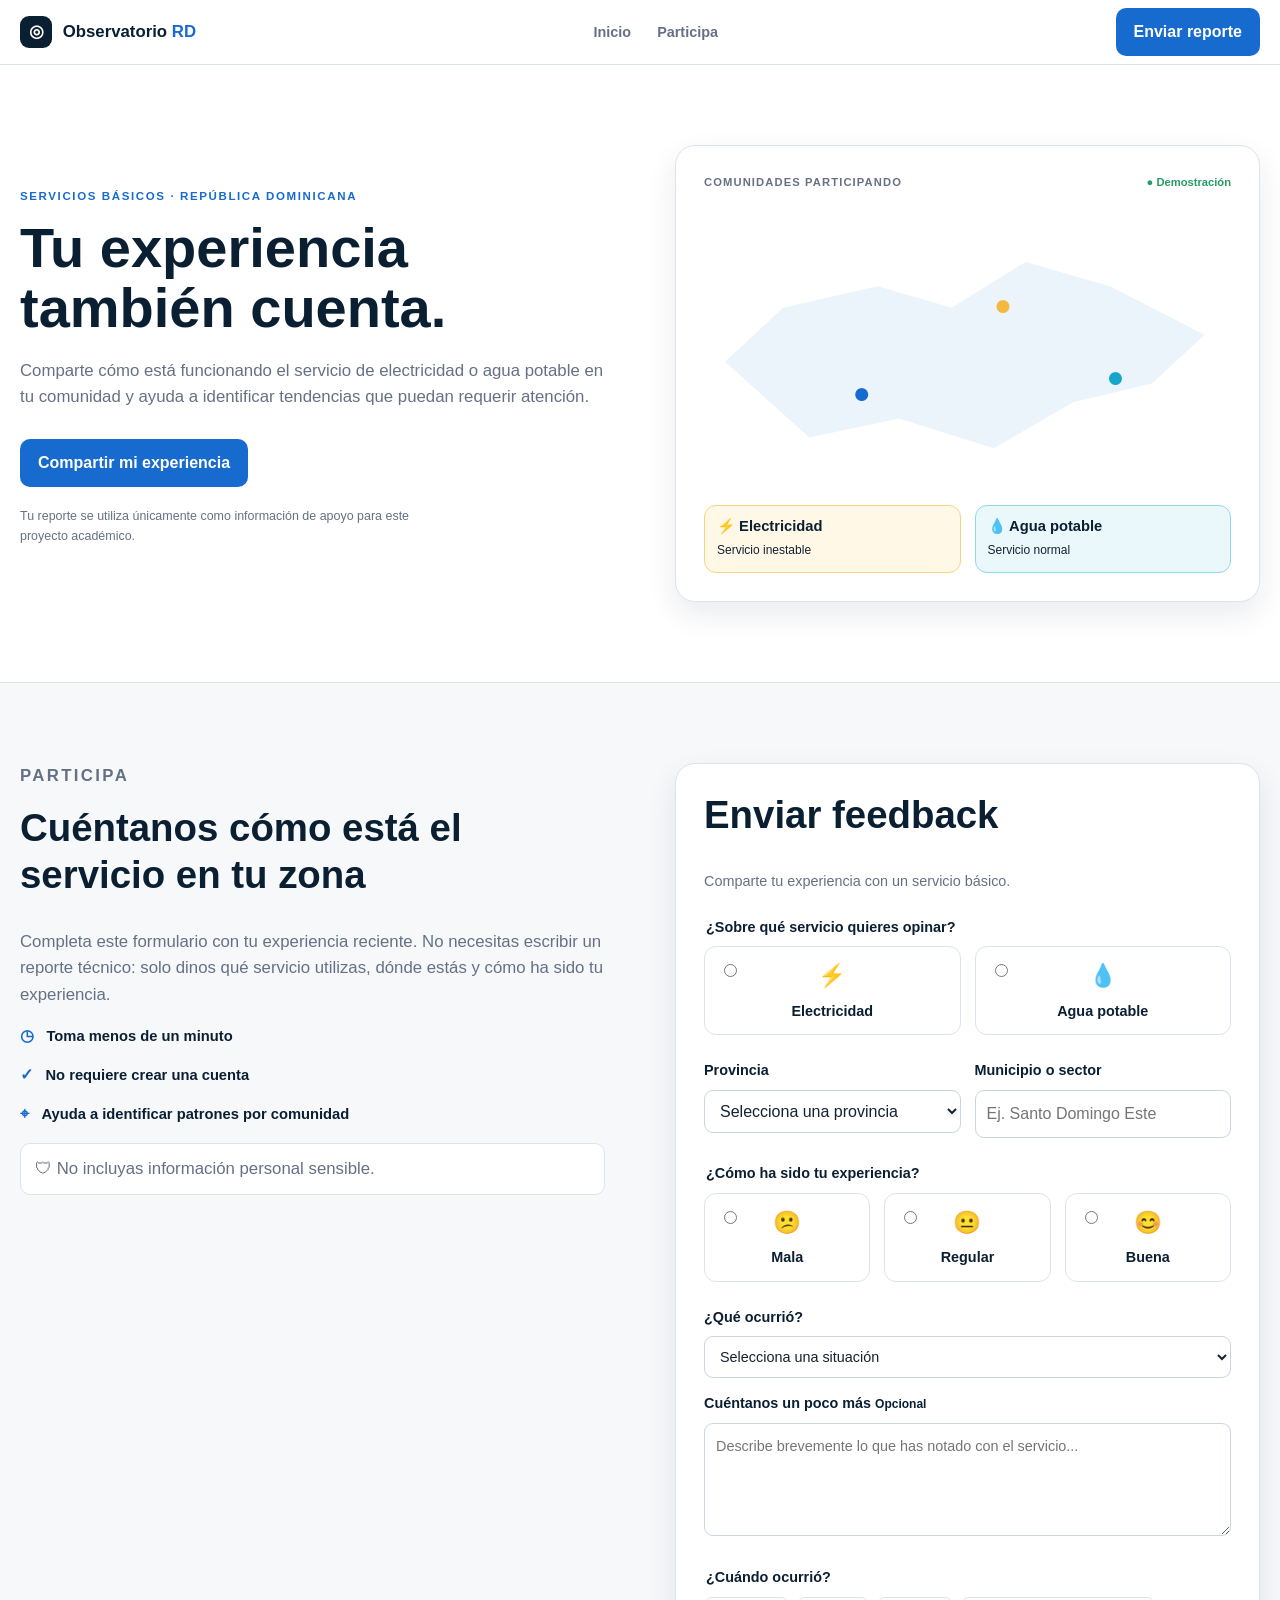
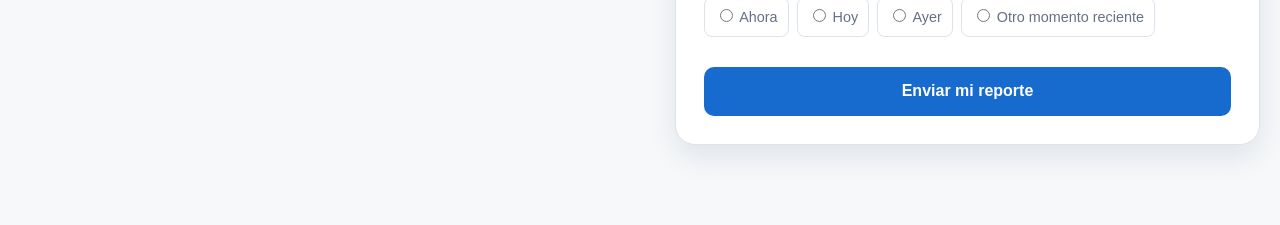
==== index.html @ c6a26afb "initial commit" ====
<!doctype html>
<html lang="es">
  <head>
    <meta charset="UTF-8" />
    <meta name="viewport" content="width=device-width, initial-scale=1.0" />
    <meta
      name="description"
      content="Comparte tu experiencia con los servicios de electricidad y agua potable en República Dominicana."
    />
    <title>Observatorio RD · Electricidad y agua potable</title>
    <link rel="stylesheet" href="styles.css" />
  </head>
  <body>
    <header class="site-header">
      <div class="container header-content">
        <a class="logo" href="#inicio" aria-label="Observatorio RD, inicio"
          ><span>◎</span> Observatorio <b>RD</b></a
        >
        <nav aria-label="Navegación principal">
          <a href="#inicio">Inicio</a><a href="#participa">Participa</a>
        </nav>
        <a class="button header-button" href="#participa">Enviar reporte</a>
      </div>
    </header>

    <main>
      <section class="hero" id="inicio">
        <div class="container hero-content">
          <div>
            <p class="eyebrow">SERVICIOS BÁSICOS · REPÚBLICA DOMINICANA</p>
            <h1>Tu experiencia también cuenta.</h1>
            <p class="intro">
              Comparte cómo está funcionando el servicio de electricidad o agua
              potable en tu comunidad y ayuda a identificar tendencias que
              puedan requerir atención.
            </p>
            <div class="hero-actions">
              <a class="button" href="#participa">Compartir mi experiencia</a>
            </div>
            <p class="note">
              Tu reporte se utiliza únicamente como información de apoyo para
              este proyecto académico.
            </p>
          </div>
          <div
            class="hero-card"
            aria-label="Ilustración de comunidades participando"
          >
            <div class="card-top">
              <span>COMUNIDADES PARTICIPANDO</span><b>● Demostración</b>
            </div>
            <div class="map">
              <span class="pin pin-one">●</span
              ><span class="pin pin-two">●</span
              ><span class="pin pin-three">●</span
              ><span class="map-label label-one">⌂ Barrios y sectores</span
              ><span class="map-label label-two">⌖ 32 provincias</span>
            </div>
            <div class="service-summary">
              <article class="energy">
                <h2>⚡ Electricidad</h2>
                <p>Servicio inestable</p>
              </article>
              <article class="water">
                <h2>💧 Agua potable</h2>
                <p>Servicio normal</p>
              </article>
            </div>
          </div>
        </div>
      </section>

      <section class="feedback" id="participa">
        <div class="container feedback-layout">
          <div class="participation-copy">
            <p class="eyebrow">PARTICIPA</p>
            <h2>Cuéntanos cómo está el servicio en tu zona</h2>
            <p>
              Completa este formulario con tu experiencia reciente. No necesitas
              escribir un reporte técnico: solo dinos qué servicio utilizas,
              dónde estás y cómo ha sido tu experiencia.
            </p>
            <ul>
              <li>◷ <span>Toma menos de un minuto</span></li>
              <li>✓ <span>No requiere crear una cuenta</span></li>
              <li>⌖ <span>Ayuda a identificar patrones por comunidad</span></li>
            </ul>
            <p class="privacy">🛡 No incluyas información personal sensible.</p>
          </div>
          <form class="feedback-form" action="#participa" method="get">
            <h2>Enviar feedback</h2>
            <p>Comparte tu experiencia con un servicio básico.</p>
            <fieldset>
              <legend>¿Sobre qué servicio quieres opinar?</legend>
              <div class="choice-grid service-choices">
                <label class="choice energy-choice"
                  ><input
                    type="radio"
                    name="servicio"
                    value="electricidad"
                    required
                  /><span>⚡</span> Electricidad</label
                >
                <label class="choice water-choice"
                  ><input
                    type="radio"
                    name="servicio"
                    value="agua"
                    required
                  /><span>💧</span> Agua potable</label
                >
              </div>
            </fieldset>
            <div class="form-row">
              <p>
                <label for="provincia">Provincia</label
                ><select id="provincia" name="provincia" required>
                  <option value="">Selecciona una provincia</option>
                  <option>Distrito Nacional</option>
                  <option>Santo Domingo</option>
                  <option>Santiago</option>
                  <option>La Vega</option>
                  <option>San Cristóbal</option>
                  <option>San Pedro de Macorís</option>
                  <option>La Romana</option>
                  <option>Puerto Plata</option>
                </select>
              </p>
              <p>
                <label for="sector">Municipio o sector</label
                ><input
                  id="sector"
                  name="sector"
                  placeholder="Ej. Santo Domingo Este"
                  required
                />
              </p>
            </div>
            <fieldset>
              <legend>¿Cómo ha sido tu experiencia?</legend>
              <div class="choice-grid experience-choices">
                <label class="choice"
                  ><input
                    type="radio"
                    name="experiencia"
                    value="mala"
                    required
                  /><span>😕</span>Mala</label
                ><label class="choice"
                  ><input
                    type="radio"
                    name="experiencia"
                    value="regular"
                    required
                  /><span>😐</span>Regular</label
                ><label class="choice"
                  ><input
                    type="radio"
                    name="experiencia"
                    value="buena"
                    required
                  /><span>😊</span>Buena</label
                >
              </div>
            </fieldset>
            <p>
              <label for="situacion">¿Qué ocurrió?</label
              ><select id="situacion" name="situacion" required>
                <option value="">Selecciona una situación</option>
                <option>Interrupción del servicio</option>
                <option>Servicio inestable</option>
                <option>Bajo voltaje</option>
                <option>Falta de agua</option>
                <option>Baja presión</option>
                <option>Servicio irregular</option>
                <option>Otro</option>
              </select>
            </p>
            <p>
              <label for="comentario"
                >Cuéntanos un poco más <small>Opcional</small></label
              ><textarea
                id="comentario"
                name="comentario"
                rows="4"
                maxlength="500"
                placeholder="Describe brevemente lo que has notado con el servicio..."
              ></textarea>
            </p>
            <fieldset>
              <legend>¿Cuándo ocurrió?</legend>
              <div class="time-choices">
                <label
                  ><input type="radio" name="momento" value="ahora" required />
                  Ahora</label
                ><label
                  ><input type="radio" name="momento" value="hoy" required />
                  Hoy</label
                ><label
                  ><input type="radio" name="momento" value="ayer" required />
                  Ayer</label
                ><label
                  ><input
                    type="radio"
                    name="momento"
                    value="reciente"
                    required
                  />
                  Otro momento reciente</label
                >
              </div>
            </fieldset>
            <button class="button" type="submit">Enviar mi reporte</button>
          </form>
        </div>
      </section>
    </main>
  </body>
</html>
---- styles.css ----
:root { --navy:#0b1f33; --blue:#176bce; --water:#16a6c9; --yellow:#f4b740; --bg:#f6f8fa; --line:#dce3eb; --muted:#667085; --white:#fff; }
* { box-sizing:border-box; } html { scroll-behavior:smooth; } body { margin:0; background:var(--bg); color:#152232; font:16px/1.55 Arial, sans-serif; } .container { width:min(100% - 40px, 1240px); margin:auto; } h1,h2,h3,p { margin-top:0; } h1,h2,h3,.logo { font-family:Arial, sans-serif; color:var(--navy); } h1 { font-size:clamp(2.3rem,5vw,3.5rem); line-height:1.08; margin-bottom:20px; } h2 { font-size:clamp(1.8rem,3vw,2.4rem); line-height:1.2; } a { color:inherit; text-decoration:none; } .site-header { position:sticky; top:0; z-index:5; background:#fffffff2; border-bottom:1px solid var(--line); } .header-content { min-height:64px; display:flex; align-items:center; justify-content:space-between; gap:20px; } .logo { font-weight:bold; font-size:1.05rem; white-space:nowrap; } .logo span { display:inline-grid; place-items:center; width:32px; height:32px; margin-right:6px; border-radius:9px; background:var(--navy); color:white; } .logo b { color:var(--blue); } nav { display:flex; gap:26px; color:var(--muted); font-size:.9rem; font-weight:bold; } nav a:hover,.text-link:hover,footer a:hover { color:var(--blue); } .button { display:inline-block; border:0; border-radius:10px; background:var(--blue); color:white; padding:12px 18px; font:inherit; font-weight:bold; cursor:pointer; } .button:hover { background:#1057ad; } .hero { background:white; } .hero-content,.feedback-layout { display:grid; grid-template-columns:1fr 1fr; align-items:center; gap:70px; padding:80px 0; } .eyebrow { color:var(--blue); font-weight:bold; font-size:.72rem; letter-spacing:.14em; } .intro,.participation-copy > p { color:var(--muted); font-size:1.05rem; max-width:620px; } .hero-actions { display:flex; align-items:center; gap:24px; margin:28px 0 20px; } .text-link { color:var(--navy); font-size:.9rem; font-weight:bold; } .note { color:var(--muted); font-size:.78rem; max-width:430px; } .hero-card,.feedback-form { border:1px solid var(--line); border-radius:20px; background:white; padding:28px; box-shadow:0 12px 30px #0b1f3317; } .card-top { display:flex; justify-content:space-between; font-size:.7rem; font-weight:bold; color:var(--muted); letter-spacing:.1em; } .card-top b { color:#259c64; letter-spacing:0; } .map { position:relative; height:270px; margin:22px 0; overflow:hidden; border-radius:14px; background:#eaf4fa; border:2px solid #bfd5e1; clip-path:polygon(4% 55%,15% 35%,33% 27%,47% 35%,61% 18%,77% 27%,95% 45%,85% 63%,70% 70%,55% 87%,37% 76%,20% 83%); } .pin { position:absolute; color:var(--blue); font-size:30px; } .pin-two { top:25%; left:55%; color:var(--yellow); } .pin-three { top:52%; right:20%; color:var(--water); } .pin-one { top:58%; left:28%; } .map-label { position:absolute; padding:6px 9px; border:1px solid var(--line); border-radius:7px; background:white; color:var(--navy); font-size:.7rem; font-weight:bold; } .label-one { top:15px; left:15px; } .label-two { bottom:18px; right:15px; } .service-summary,.form-row,.choice-grid,.steps,.footer-grid { display:grid; gap:14px; grid-template-columns:repeat(2,1fr); } .service-summary article { border:1px solid; border-radius:12px; padding:12px; } .service-summary h2 { font-size:.92rem; margin:0; } .service-summary p { margin:5px 0 0; font-size:.75rem; } .energy { background:#fff8e7; border-color:#f4d47f!important; } .water { background:#eaf8fb; border-color:#8ed8e8!important; } .feedback { border-top:1px solid var(--line); } .feedback-layout { align-items:start; } .participation-copy ul { padding:0; list-style:none; color:var(--blue); font-weight:bold; } .participation-copy li { margin:14px 0; } .participation-copy li span { color:var(--navy); margin-left:8px; font-size:.92rem; } .privacy,.form-info { padding:12px 14px; border:1px solid var(--line); border-radius:10px; background:white; color:var(--muted); font-size:.8rem; } .feedback-form > p { color:var(--muted); font-size:.9rem; } fieldset { margin:24px 0; padding:0; border:0; } legend,label { display:block; margin-bottom:8px; color:var(--navy); font-size:.9rem; font-weight:bold; } input,select,textarea { width:100%; border:1px solid #cbd5df; border-radius:9px; padding:11px; background:white; color:#152232; font:inherit; } .form-row p { margin:0; } .choice-grid { grid-template-columns:repeat(2,1fr); } .experience-choices { grid-template-columns:repeat(3,1fr); } .choice { display:flex; flex-direction:column; align-items:center; justify-content:center; min-height:88px; gap:6px; margin:0; padding:12px; border:1px solid var(--line); border-radius:12px; color:var(--navy); cursor:pointer; text-align:center; } .choice span { font-size:1.4rem; } .choice input { width:auto; } .energy-choice:has(input:checked) { background:#fff8e7; border-color:var(--yellow); } .water-choice:has(input:checked) { background:#eaf8fb; border-color:var(--water); } .choice:has(input:checked) { border:2px solid var(--blue); background:#eef5ff; } .time-choices { display:flex; flex-wrap:wrap; gap:8px; } .time-choices label { width:auto; margin:0; padding:8px 10px; border:1px solid var(--line); border-radius:8px; cursor:pointer; color:var(--muted); font-weight:normal; } .time-choices input { width:auto; } .feedback-form .button { width:100%; margin-top:6px; } .how-it-works { padding:80px 0; border-top:1px solid var(--line); background:white; } .steps { grid-template-columns:repeat(3,1fr); margin-top:40px; } .steps article { border:1px solid var(--line); border-radius:14px; padding:22px; } .steps span { color:var(--muted); font-size:.72rem; font-weight:bold; } .steps h3 { margin:18px 0 8px; font-size:1rem; } .steps p,aside p { margin:0; color:var(--muted); font-size:.9rem; } aside { margin-top:35px; padding:20px; border:1px solid #8ed8e8; border-radius:14px; background:#eaf8fb; } aside h3 { margin-bottom:8px; font-size:1rem; } footer { padding:55px 0 22px; background:var(--navy); color:#dce6ef; } footer .logo,footer h3 { color:white; } footer .logo span { background:#ffffff1f; } footer .logo b { color:white; } .footer-grid { grid-template-columns:1.4fr 1fr 1fr; } footer p { max-width:340px; font-size:.88rem; } footer h3 { font-size:.72rem; letter-spacing:.12em; } footer a { display:block; margin:10px 0; font-size:.88rem; } .footer-bottom { margin-top:36px; padding-top:20px; border-top:1px solid #ffffff22; } .footer-bottom p { max-width:none; padding:10px; border:1px solid #ffffff22; border-radius:8px; background:#ffffff0d; font-size:.78rem; } footer small { color:#b8c4cf; }
@media (max-width:800px) { nav { display:none; } .header-button { padding:9px 12px; font-size:.8rem; } .hero-content,.feedback-layout { grid-template-columns:1fr; gap:40px; padding:55px 0; } .hero-card { max-width:560px; width:100%; margin:auto; } }
@media (max-width:560px) { .container { width:min(100% - 28px,1240px); } .header-button { display:none; } .hero-actions { align-items:flex-start; flex-direction:column; gap:16px; } .hero-card,.feedback-form { padding:18px; } .map { height:220px; } .form-row,.steps,.footer-grid { grid-template-columns:1fr; } .choice-grid { gap:9px; } .choice { min-height:76px; font-size:.82rem; } .how-it-works { padding:55px 0; } }

/* El control se separa del icono para que sea más fácil de identificar. */
.choice { position:relative; }
.choice input { position:absolute; top:14px; left:14px; width:auto; }
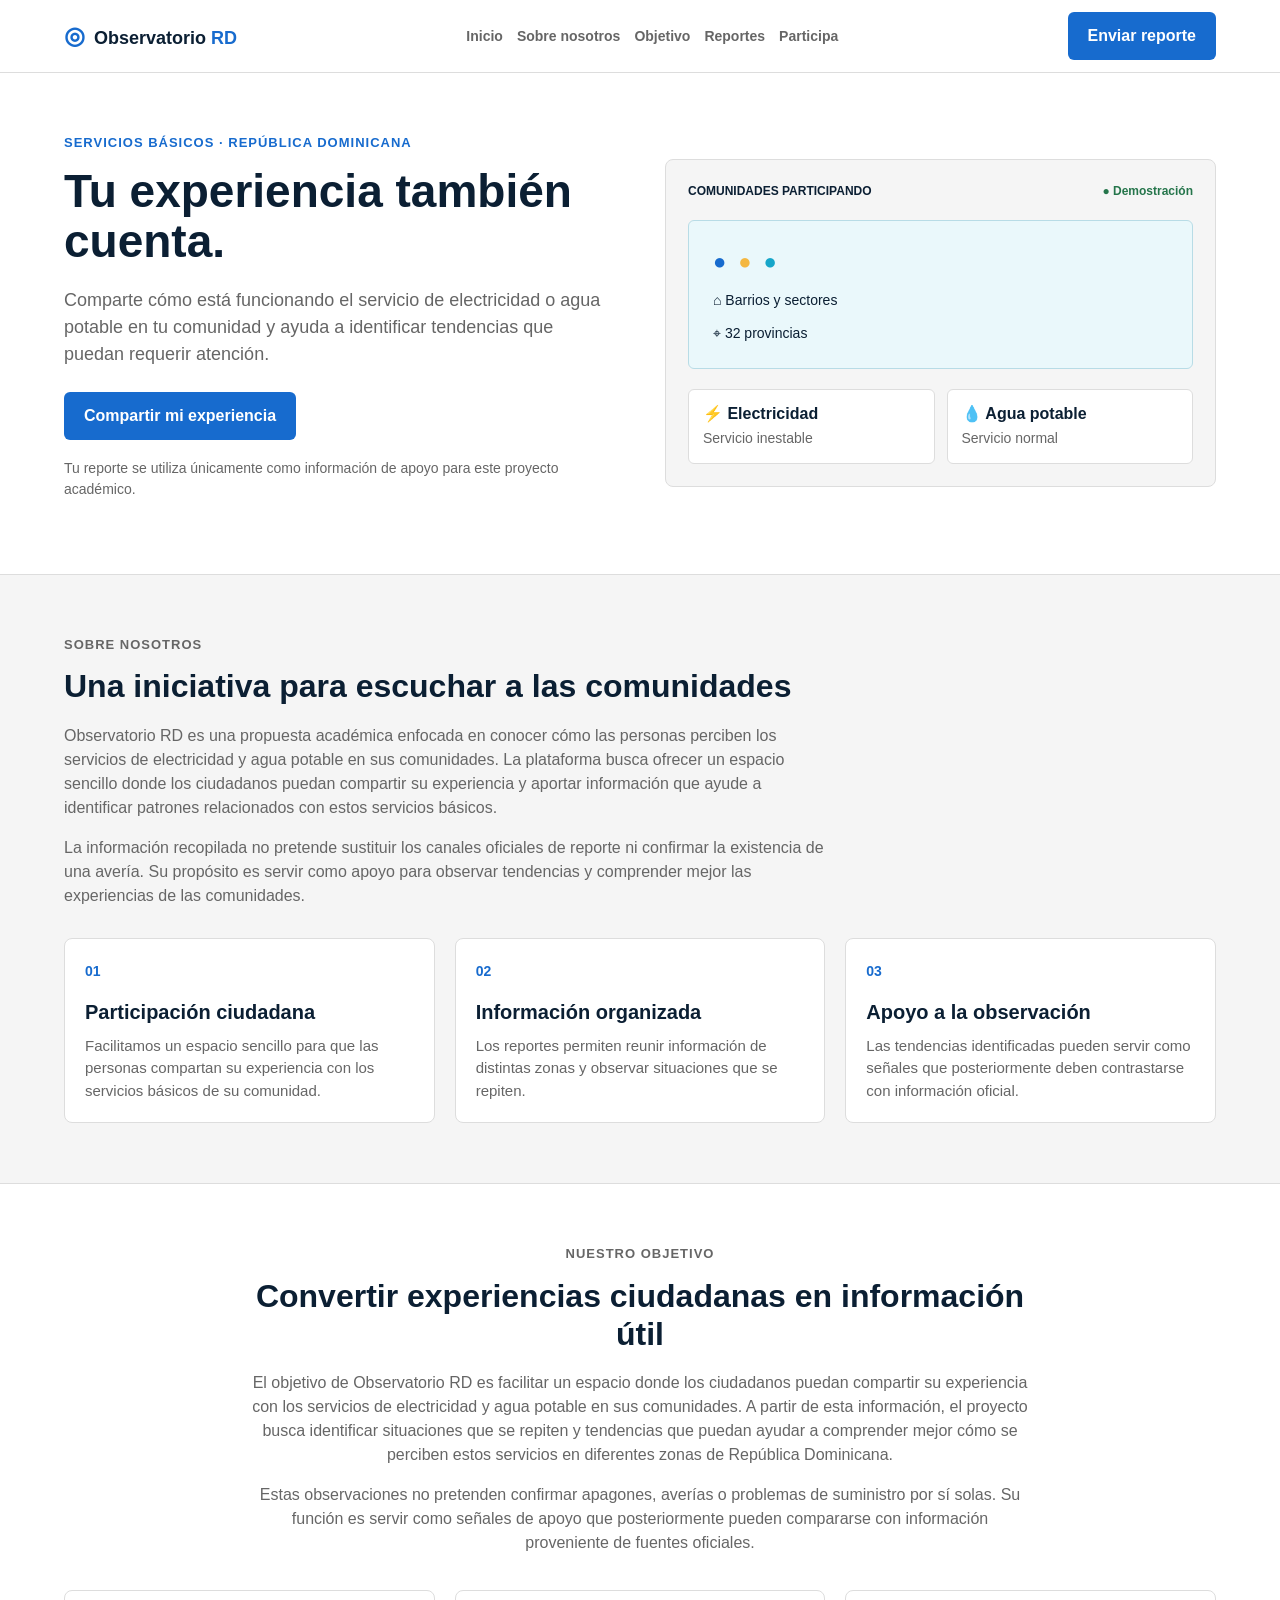
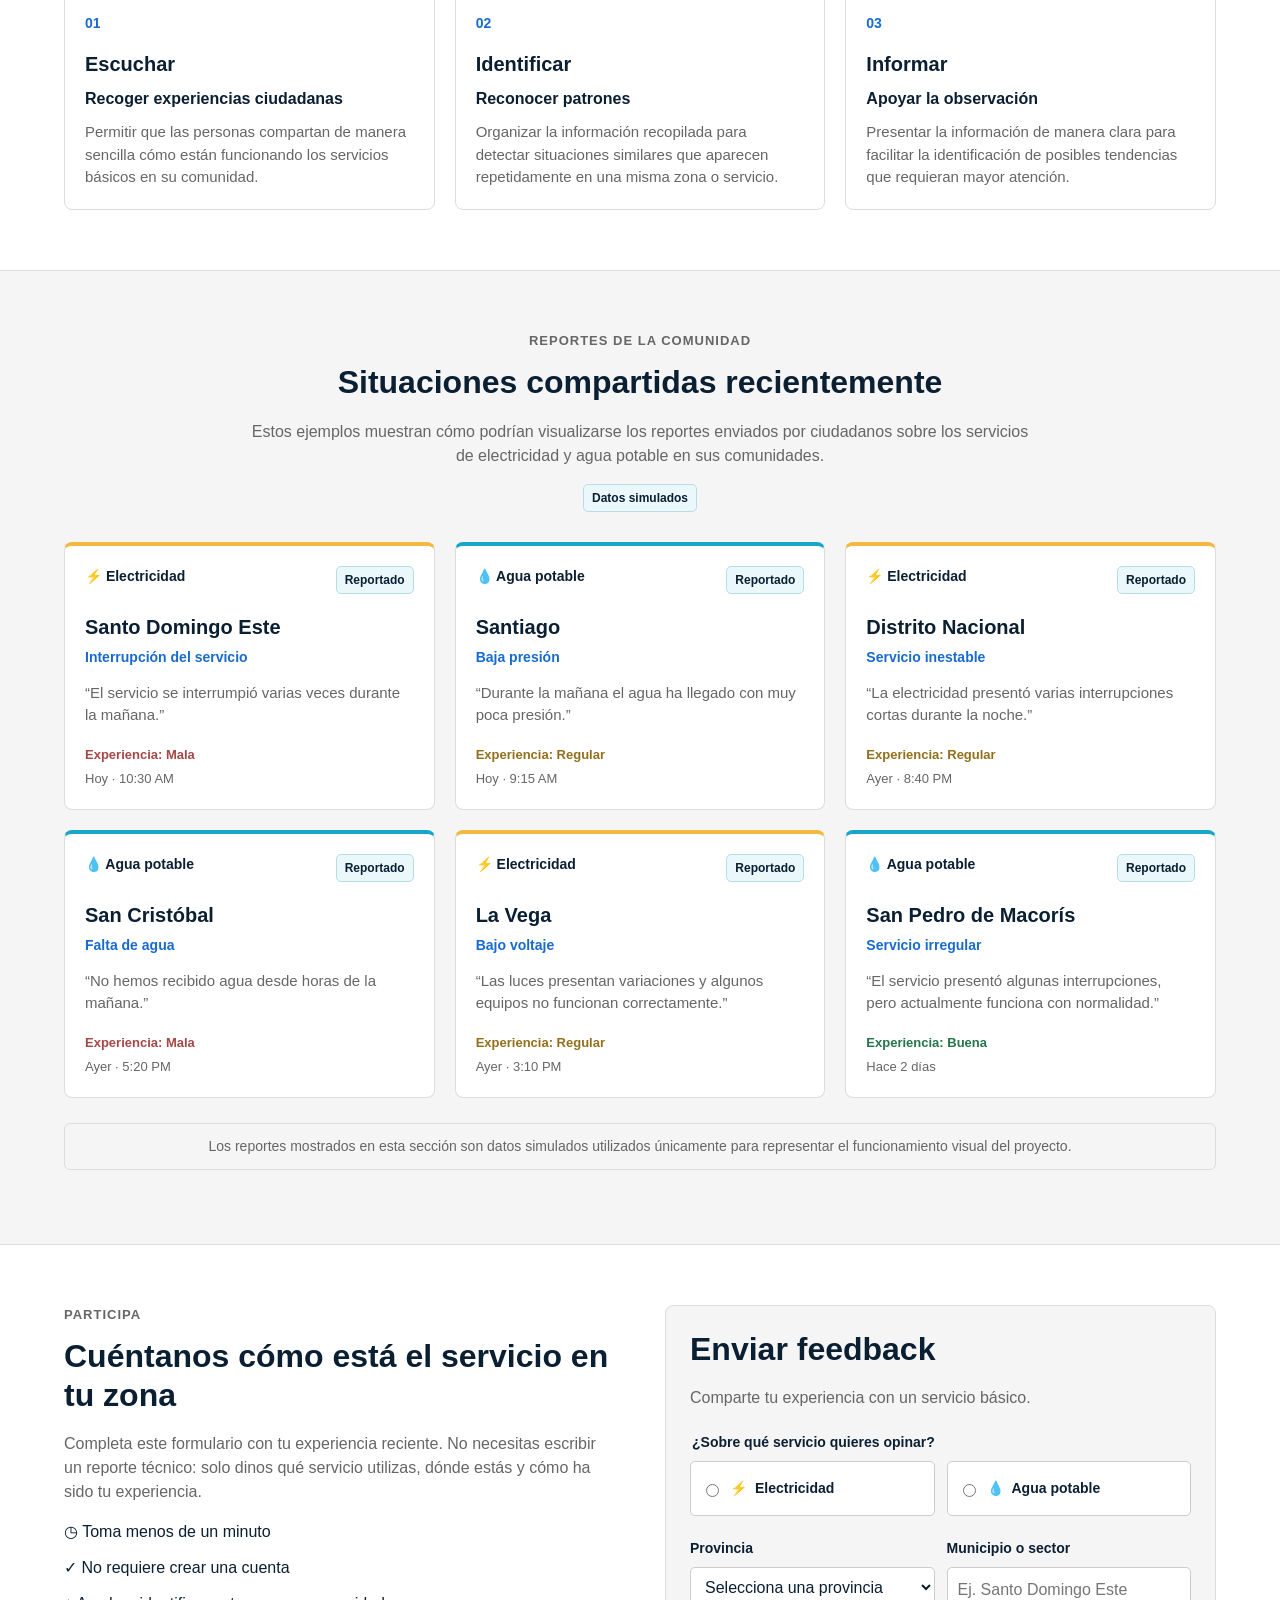
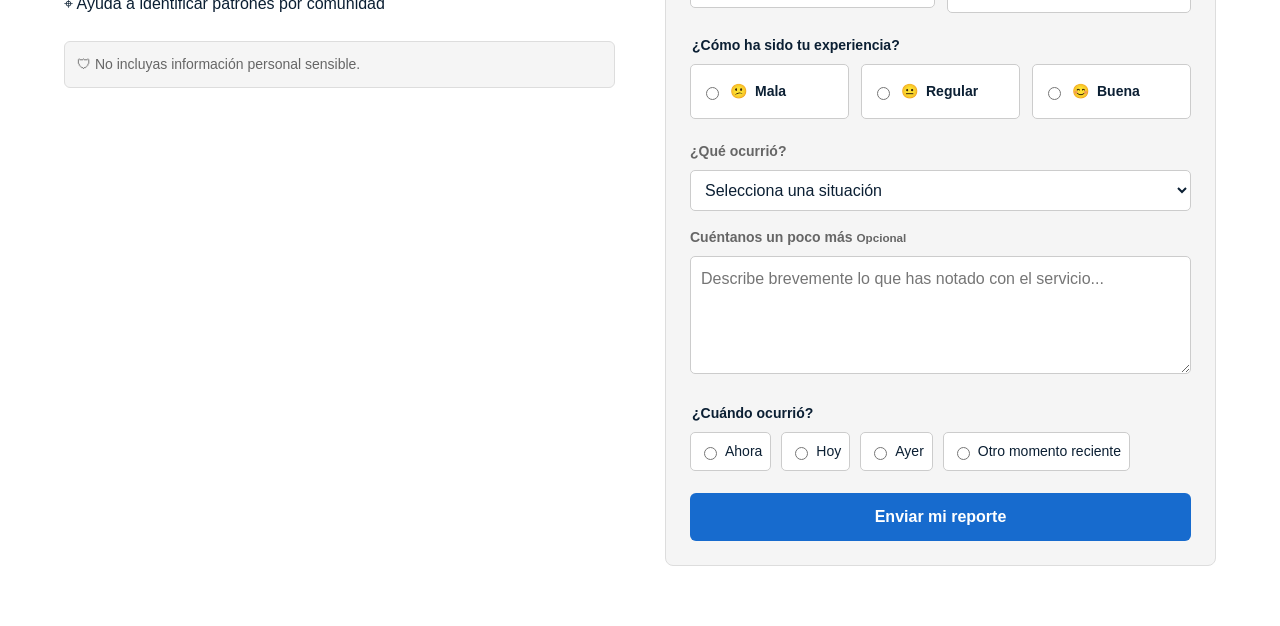
==== commit 9ae9c51e: "feat(home): completar y simplificar diseño de pagina principal" ====
--- a/index.html
+++ b/index.html
@@ -17,7 +17,11 @@
           ><span>◎</span> Observatorio <b>RD</b></a
         >
         <nav aria-label="Navegación principal">
-          <a href="#inicio">Inicio</a><a href="#participa">Participa</a>
+          <a href="#inicio">Inicio</a>
+          <a href="#sobre-nosotros">Sobre nosotros</a>
+          <a href="#objetivo">Objetivo</a>
+          <a href="#reportes">Reportes</a>
+          <a href="#participa">Participa</a>
         </nav>
         <a class="button header-button" href="#participa">Enviar reporte</a>
       </div>
@@ -70,6 +74,232 @@
         </div>
       </section>
 
+      <section class="about" id="sobre-nosotros">
+        <div class="container about-layout">
+          <div class="about-copy">
+            <p class="eyebrow">SOBRE NOSOTROS</p>
+            <h2>Una iniciativa para escuchar a las comunidades</h2>
+            <p>
+              Observatorio RD es una propuesta académica enfocada en conocer
+              cómo las personas perciben los servicios de electricidad y agua
+              potable en sus comunidades. La plataforma busca ofrecer un
+              espacio sencillo donde los ciudadanos puedan compartir su
+              experiencia y aportar información que ayude a identificar
+              patrones relacionados con estos servicios básicos.
+            </p>
+            <p>
+              La información recopilada no pretende sustituir los canales
+              oficiales de reporte ni confirmar la existencia de una avería.
+              Su propósito es servir como apoyo para observar tendencias y
+              comprender mejor las experiencias de las comunidades.
+            </p>
+          </div>
+          <div class="about-ideas" aria-label="Principios de Observatorio RD">
+            <article>
+              <span>01</span>
+              <div>
+                <h3>Participación ciudadana</h3>
+                <p>
+                  Facilitamos un espacio sencillo para que las personas
+                  compartan su experiencia con los servicios básicos de su
+                  comunidad.
+                </p>
+              </div>
+            </article>
+            <article>
+              <span>02</span>
+              <div>
+                <h3>Información organizada</h3>
+                <p>
+                  Los reportes permiten reunir información de distintas zonas
+                  y observar situaciones que se repiten.
+                </p>
+              </div>
+            </article>
+            <article>
+              <span>03</span>
+              <div>
+                <h3>Apoyo a la observación</h3>
+                <p>
+                  Las tendencias identificadas pueden servir como señales que
+                  posteriormente deben contrastarse con información oficial.
+                </p>
+              </div>
+            </article>
+          </div>
+        </div>
+      </section>
+
+      <section class="objective" id="objetivo">
+        <div class="container">
+          <div class="objective-copy">
+            <p class="eyebrow">NUESTRO OBJETIVO</p>
+            <h2>Convertir experiencias ciudadanas en información útil</h2>
+            <p>
+              El objetivo de Observatorio RD es facilitar un espacio donde los
+              ciudadanos puedan compartir su experiencia con los servicios de
+              electricidad y agua potable en sus comunidades. A partir de esta
+              información, el proyecto busca identificar situaciones que se
+              repiten y tendencias que puedan ayudar a comprender mejor cómo
+              se perciben estos servicios en diferentes zonas de República
+              Dominicana.
+            </p>
+            <p>
+              Estas observaciones no pretenden confirmar apagones, averías o
+              problemas de suministro por sí solas. Su función es servir como
+              señales de apoyo que posteriormente pueden compararse con
+              información proveniente de fuentes oficiales.
+            </p>
+          </div>
+          <div class="objective-list">
+            <article>
+              <span>01</span>
+              <h3>Escuchar</h3>
+              <h4>Recoger experiencias ciudadanas</h4>
+              <p>
+                Permitir que las personas compartan de manera sencilla cómo
+                están funcionando los servicios básicos en su comunidad.
+              </p>
+            </article>
+            <article>
+              <span>02</span>
+              <h3>Identificar</h3>
+              <h4>Reconocer patrones</h4>
+              <p>
+                Organizar la información recopilada para detectar situaciones
+                similares que aparecen repetidamente en una misma zona o
+                servicio.
+              </p>
+            </article>
+            <article>
+              <span>03</span>
+              <h3>Informar</h3>
+              <h4>Apoyar la observación</h4>
+              <p>
+                Presentar la información de manera clara para facilitar la
+                identificación de posibles tendencias que requieran mayor
+                atención.
+              </p>
+            </article>
+          </div>
+        </div>
+      </section>
+
+      <section class="reports" id="reportes">
+        <div class="container">
+          <div class="reports-heading">
+            <p class="eyebrow">REPORTES DE LA COMUNIDAD</p>
+            <h2>Situaciones compartidas recientemente</h2>
+            <p>
+              Estos ejemplos muestran cómo podrían visualizarse los reportes
+              enviados por ciudadanos sobre los servicios de electricidad y
+              agua potable en sus comunidades.
+            </p>
+            <span class="mock-badge">Datos simulados</span>
+          </div>
+          <div class="reports-grid">
+            <article class="report-card electricity-report">
+              <div class="report-topline">
+                <span class="report-service">⚡ Electricidad</span>
+                <span class="report-status">Reportado</span>
+              </div>
+              <h3>Santo Domingo Este</h3>
+              <p class="report-situation">Interrupción del servicio</p>
+              <p class="report-comment">
+                “El servicio se interrumpió varias veces durante la mañana.”
+              </p>
+              <div class="report-meta">
+                <span class="experience poor">Experiencia: Mala</span>
+                <span>Hoy · 10:30 AM</span>
+              </div>
+            </article>
+            <article class="report-card water-report">
+              <div class="report-topline">
+                <span class="report-service">💧 Agua potable</span>
+                <span class="report-status">Reportado</span>
+              </div>
+              <h3>Santiago</h3>
+              <p class="report-situation">Baja presión</p>
+              <p class="report-comment">
+                “Durante la mañana el agua ha llegado con muy poca presión.”
+              </p>
+              <div class="report-meta">
+                <span class="experience regular">Experiencia: Regular</span>
+                <span>Hoy · 9:15 AM</span>
+              </div>
+            </article>
+            <article class="report-card electricity-report">
+              <div class="report-topline">
+                <span class="report-service">⚡ Electricidad</span>
+                <span class="report-status">Reportado</span>
+              </div>
+              <h3>Distrito Nacional</h3>
+              <p class="report-situation">Servicio inestable</p>
+              <p class="report-comment">
+                “La electricidad presentó varias interrupciones cortas durante
+                la noche.”
+              </p>
+              <div class="report-meta">
+                <span class="experience regular">Experiencia: Regular</span>
+                <span>Ayer · 8:40 PM</span>
+              </div>
+            </article>
+            <article class="report-card water-report">
+              <div class="report-topline">
+                <span class="report-service">💧 Agua potable</span>
+                <span class="report-status">Reportado</span>
+              </div>
+              <h3>San Cristóbal</h3>
+              <p class="report-situation">Falta de agua</p>
+              <p class="report-comment">
+                “No hemos recibido agua desde horas de la mañana.”
+              </p>
+              <div class="report-meta">
+                <span class="experience poor">Experiencia: Mala</span>
+                <span>Ayer · 5:20 PM</span>
+              </div>
+            </article>
+            <article class="report-card electricity-report">
+              <div class="report-topline">
+                <span class="report-service">⚡ Electricidad</span>
+                <span class="report-status">Reportado</span>
+              </div>
+              <h3>La Vega</h3>
+              <p class="report-situation">Bajo voltaje</p>
+              <p class="report-comment">
+                “Las luces presentan variaciones y algunos equipos no
+                funcionan correctamente.”
+              </p>
+              <div class="report-meta">
+                <span class="experience regular">Experiencia: Regular</span>
+                <span>Ayer · 3:10 PM</span>
+              </div>
+            </article>
+            <article class="report-card water-report">
+              <div class="report-topline">
+                <span class="report-service">💧 Agua potable</span>
+                <span class="report-status">Reportado</span>
+              </div>
+              <h3>San Pedro de Macorís</h3>
+              <p class="report-situation">Servicio irregular</p>
+              <p class="report-comment">
+                “El servicio presentó algunas interrupciones, pero actualmente
+                funciona con normalidad.”
+              </p>
+              <div class="report-meta">
+                <span class="experience good">Experiencia: Buena</span>
+                <span>Hace 2 días</span>
+              </div>
+            </article>
+          </div>
+          <p class="mock-notice">
+            Los reportes mostrados en esta sección son datos simulados
+            utilizados únicamente para representar el funcionamiento visual del
+            proyecto.
+          </p>
+        </div>
+      </section>
+
       <section class="feedback" id="participa">
         <div class="container feedback-layout">
           <div class="participation-copy">
--- a/styles.css
+++ b/styles.css
@@ -1,8 +1,284 @@
-:root { --navy:#0b1f33; --blue:#176bce; --water:#16a6c9; --yellow:#f4b740; --bg:#f6f8fa; --line:#dce3eb; --muted:#667085; --white:#fff; }
-* { box-sizing:border-box; } html { scroll-behavior:smooth; } body { margin:0; background:var(--bg); color:#152232; font:16px/1.55 Arial, sans-serif; } .container { width:min(100% - 40px, 1240px); margin:auto; } h1,h2,h3,p { margin-top:0; } h1,h2,h3,.logo { font-family:Arial, sans-serif; color:var(--navy); } h1 { font-size:clamp(2.3rem,5vw,3.5rem); line-height:1.08; margin-bottom:20px; } h2 { font-size:clamp(1.8rem,3vw,2.4rem); line-height:1.2; } a { color:inherit; text-decoration:none; } .site-header { position:sticky; top:0; z-index:5; background:#fffffff2; border-bottom:1px solid var(--line); } .header-content { min-height:64px; display:flex; align-items:center; justify-content:space-between; gap:20px; } .logo { font-weight:bold; font-size:1.05rem; white-space:nowrap; } .logo span { display:inline-grid; place-items:center; width:32px; height:32px; margin-right:6px; border-radius:9px; background:var(--navy); color:white; } .logo b { color:var(--blue); } nav { display:flex; gap:26px; color:var(--muted); font-size:.9rem; font-weight:bold; } nav a:hover,.text-link:hover,footer a:hover { color:var(--blue); } .button { display:inline-block; border:0; border-radius:10px; background:var(--blue); color:white; padding:12px 18px; font:inherit; font-weight:bold; cursor:pointer; } .button:hover { background:#1057ad; } .hero { background:white; } .hero-content,.feedback-layout { display:grid; grid-template-columns:1fr 1fr; align-items:center; gap:70px; padding:80px 0; } .eyebrow { color:var(--blue); font-weight:bold; font-size:.72rem; letter-spacing:.14em; } .intro,.participation-copy > p { color:var(--muted); font-size:1.05rem; max-width:620px; } .hero-actions { display:flex; align-items:center; gap:24px; margin:28px 0 20px; } .text-link { color:var(--navy); font-size:.9rem; font-weight:bold; } .note { color:var(--muted); font-size:.78rem; max-width:430px; } .hero-card,.feedback-form { border:1px solid var(--line); border-radius:20px; background:white; padding:28px; box-shadow:0 12px 30px #0b1f3317; } .card-top { display:flex; justify-content:space-between; font-size:.7rem; font-weight:bold; color:var(--muted); letter-spacing:.1em; } .card-top b { color:#259c64; letter-spacing:0; } .map { position:relative; height:270px; margin:22px 0; overflow:hidden; border-radius:14px; background:#eaf4fa; border:2px solid #bfd5e1; clip-path:polygon(4% 55%,15% 35%,33% 27%,47% 35%,61% 18%,77% 27%,95% 45%,85% 63%,70% 70%,55% 87%,37% 76%,20% 83%); } .pin { position:absolute; color:var(--blue); font-size:30px; } .pin-two { top:25%; left:55%; color:var(--yellow); } .pin-three { top:52%; right:20%; color:var(--water); } .pin-one { top:58%; left:28%; } .map-label { position:absolute; padding:6px 9px; border:1px solid var(--line); border-radius:7px; background:white; color:var(--navy); font-size:.7rem; font-weight:bold; } .label-one { top:15px; left:15px; } .label-two { bottom:18px; right:15px; } .service-summary,.form-row,.choice-grid,.steps,.footer-grid { display:grid; gap:14px; grid-template-columns:repeat(2,1fr); } .service-summary article { border:1px solid; border-radius:12px; padding:12px; } .service-summary h2 { font-size:.92rem; margin:0; } .service-summary p { margin:5px 0 0; font-size:.75rem; } .energy { background:#fff8e7; border-color:#f4d47f!important; } .water { background:#eaf8fb; border-color:#8ed8e8!important; } .feedback { border-top:1px solid var(--line); } .feedback-layout { align-items:start; } .participation-copy ul { padding:0; list-style:none; color:var(--blue); font-weight:bold; } .participation-copy li { margin:14px 0; } .participation-copy li span { color:var(--navy); margin-left:8px; font-size:.92rem; } .privacy,.form-info { padding:12px 14px; border:1px solid var(--line); border-radius:10px; background:white; color:var(--muted); font-size:.8rem; } .feedback-form > p { color:var(--muted); font-size:.9rem; } fieldset { margin:24px 0; padding:0; border:0; } legend,label { display:block; margin-bottom:8px; color:var(--navy); font-size:.9rem; font-weight:bold; } input,select,textarea { width:100%; border:1px solid #cbd5df; border-radius:9px; padding:11px; background:white; color:#152232; font:inherit; } .form-row p { margin:0; } .choice-grid { grid-template-columns:repeat(2,1fr); } .experience-choices { grid-template-columns:repeat(3,1fr); } .choice { display:flex; flex-direction:column; align-items:center; justify-content:center; min-height:88px; gap:6px; margin:0; padding:12px; border:1px solid var(--line); border-radius:12px; color:var(--navy); cursor:pointer; text-align:center; } .choice span { font-size:1.4rem; } .choice input { width:auto; } .energy-choice:has(input:checked) { background:#fff8e7; border-color:var(--yellow); } .water-choice:has(input:checked) { background:#eaf8fb; border-color:var(--water); } .choice:has(input:checked) { border:2px solid var(--blue); background:#eef5ff; } .time-choices { display:flex; flex-wrap:wrap; gap:8px; } .time-choices label { width:auto; margin:0; padding:8px 10px; border:1px solid var(--line); border-radius:8px; cursor:pointer; color:var(--muted); font-weight:normal; } .time-choices input { width:auto; } .feedback-form .button { width:100%; margin-top:6px; } .how-it-works { padding:80px 0; border-top:1px solid var(--line); background:white; } .steps { grid-template-columns:repeat(3,1fr); margin-top:40px; } .steps article { border:1px solid var(--line); border-radius:14px; padding:22px; } .steps span { color:var(--muted); font-size:.72rem; font-weight:bold; } .steps h3 { margin:18px 0 8px; font-size:1rem; } .steps p,aside p { margin:0; color:var(--muted); font-size:.9rem; } aside { margin-top:35px; padding:20px; border:1px solid #8ed8e8; border-radius:14px; background:#eaf8fb; } aside h3 { margin-bottom:8px; font-size:1rem; } footer { padding:55px 0 22px; background:var(--navy); color:#dce6ef; } footer .logo,footer h3 { color:white; } footer .logo span { background:#ffffff1f; } footer .logo b { color:white; } .footer-grid { grid-template-columns:1.4fr 1fr 1fr; } footer p { max-width:340px; font-size:.88rem; } footer h3 { font-size:.72rem; letter-spacing:.12em; } footer a { display:block; margin:10px 0; font-size:.88rem; } .footer-bottom { margin-top:36px; padding-top:20px; border-top:1px solid #ffffff22; } .footer-bottom p { max-width:none; padding:10px; border:1px solid #ffffff22; border-radius:8px; background:#ffffff0d; font-size:.78rem; } footer small { color:#b8c4cf; }
-@media (max-width:800px) { nav { display:none; } .header-button { padding:9px 12px; font-size:.8rem; } .hero-content,.feedback-layout { grid-template-columns:1fr; gap:40px; padding:55px 0; } .hero-card { max-width:560px; width:100%; margin:auto; } }
-@media (max-width:560px) { .container { width:min(100% - 28px,1240px); } .header-button { display:none; } .hero-actions { align-items:flex-start; flex-direction:column; gap:16px; } .hero-card,.feedback-form { padding:18px; } .map { height:220px; } .form-row,.steps,.footer-grid { grid-template-columns:1fr; } .choice-grid { gap:9px; } .choice { min-height:76px; font-size:.82rem; } .how-it-works { padding:55px 0; } }
-
-/* El control se separa del icono para que sea más fácil de identificar. */
-.choice { position:relative; }
-.choice input { position:absolute; top:14px; left:14px; width:auto; }
+:root {
+  --navy: #0b1f33;
+  --blue: #176bce;
+  --yellow: #f4b740;
+  --water: #16a6c9;
+  --bg: #f5f5f5;
+  --muted: #666;
+  --white: #fff;
+}
+
+* { box-sizing: border-box; }
+
+html { scroll-behavior: smooth; }
+
+body {
+  margin: 0;
+  background: var(--bg);
+  color: var(--navy);
+  font-family: Arial, sans-serif;
+  font-size: 16px;
+  line-height: 1.5;
+}
+
+.container { width: 90%; max-width: 1200px; margin: auto; }
+
+h1, h2, h3, h4, p { margin-top: 0; }
+
+h1 { margin-bottom: 20px; font-size: 46px; line-height: 1.1; }
+h2 { margin-bottom: 18px; font-size: 32px; line-height: 1.2; }
+h3 { font-size: 20px; }
+
+a { color: inherit; text-decoration: none; }
+
+/* Header */
+.site-header {
+  position: sticky;
+  top: 0;
+  z-index: 5;
+  padding: 12px 0;
+  border-bottom: 1px solid #ddd;
+  background: var(--white);
+}
+
+.header-content {
+  display: flex;
+  align-items: center;
+  justify-content: space-between;
+  gap: 18px;
+}
+
+.logo { font-size: 18px; font-weight: bold; white-space: nowrap; }
+.logo span { display: inline-block; margin-right: 4px; color: var(--blue); font-size: 24px; }
+.logo b { color: var(--blue); }
+
+nav { display: flex; gap: 14px; color: var(--muted); font-size: 14px; font-weight: bold; }
+nav a:hover { color: var(--blue); }
+
+.button {
+  display: inline-block;
+  padding: 12px 20px;
+  border: 0;
+  border-radius: 6px;
+  background: var(--blue);
+  color: var(--white);
+  font: inherit;
+  font-weight: bold;
+  cursor: pointer;
+}
+
+.button:hover { background: #1257a5; }
+
+/* Hero */
+.hero { padding: 60px 0; background: var(--white); }
+
+.hero-content {
+  display: grid;
+  grid-template-columns: 1fr 1fr;
+  align-items: center;
+  gap: 50px;
+}
+
+.eyebrow { color: var(--blue); font-size: 13px; font-weight: bold; letter-spacing: 1px; }
+
+.intro, .note, .about-copy p, .objective-copy p, .reports-heading p, .participation-copy > p {
+  color: var(--muted);
+}
+
+.intro { max-width: 600px; font-size: 18px; }
+.hero-actions { margin: 24px 0 18px; }
+.note { font-size: 14px; }
+
+.hero-card {
+  padding: 22px;
+  border: 1px solid #ddd;
+  border-radius: 8px;
+  background: var(--bg);
+}
+
+.card-top { display: flex; justify-content: space-between; font-size: 12px; font-weight: bold; }
+.card-top b { color: #25754b; }
+
+.map {
+  margin: 20px 0;
+  padding: 24px;
+  border: 1px solid #b8dce6;
+  border-radius: 6px;
+  background: #eaf8fb;
+}
+
+.pin { margin-right: 12px; color: var(--blue); font-size: 22px; }
+.pin-two { color: var(--yellow); }
+.pin-three { color: var(--water); }
+.map-label { display: block; margin-top: 12px; color: var(--navy); font-size: 14px; }
+
+.service-summary { display: grid; grid-template-columns: 1fr 1fr; gap: 12px; }
+
+.service-summary article {
+  padding: 14px;
+  border: 1px solid #ddd;
+  border-radius: 6px;
+  background: var(--white);
+}
+
+.service-summary h2 { margin-bottom: 5px; font-size: 16px; }
+.service-summary p { margin: 0; color: var(--muted); font-size: 14px; }
+.energy { border-left: 4px solid var(--yellow); }
+.water { border-left: 4px solid var(--water); }
+
+/* About and objective */
+.about, .objective, .reports, .feedback { padding: 60px 0; border-top: 1px solid #ddd; }
+.about, .reports { background: var(--bg); }
+.objective, .feedback { background: var(--white); }
+.about-copy { max-width: 760px; }
+
+.about-ideas, .objective-list, .reports-grid { display: grid; gap: 20px; }
+
+.about-ideas, .objective-list {
+  grid-template-columns: repeat(3, 1fr);
+  margin-top: 30px;
+}
+
+.about-ideas article, .objective-list article, .report-card {
+  padding: 20px;
+  border: 1px solid #ddd;
+  border-radius: 8px;
+  background: var(--white);
+}
+
+.about-ideas span, .objective-list span { color: var(--blue); font-size: 14px; font-weight: bold; }
+.about-ideas h3, .objective-list h3 { margin: 14px 0 8px; }
+.about-ideas p, .objective-list p { margin: 0; color: var(--muted); font-size: 15px; }
+
+.objective-copy, .reports-heading { max-width: 780px; margin: auto; text-align: center; }
+.objective-list { margin-top: 35px; }
+.objective-list h4 { margin: 0 0 10px; font-size: 16px; }
+
+/* Community reports */
+.reports-heading { margin-bottom: 30px; }
+
+.mock-badge, .report-status {
+  display: inline-block;
+  padding: 4px 8px;
+  border: 1px solid #b8dce6;
+  border-radius: 5px;
+  background: #eaf8fb;
+  color: var(--navy);
+  font-size: 12px;
+  font-weight: bold;
+}
+
+.reports-grid { grid-template-columns: repeat(3, 1fr); }
+.electricity-report { border-top: 4px solid var(--yellow); }
+.water-report { border-top: 4px solid var(--water); }
+.report-topline { display: flex; justify-content: space-between; gap: 10px; }
+.report-service { font-size: 14px; font-weight: bold; }
+.report-card h3 { margin: 18px 0 5px; }
+.report-situation { color: var(--blue); font-size: 14px; font-weight: bold; }
+.report-comment { color: var(--muted); font-size: 15px; }
+.report-meta { margin-top: 18px; color: var(--muted); font-size: 13px; }
+.report-meta span { display: block; margin-top: 5px; }
+.experience { font-weight: bold; }
+.poor { color: #a64747; }
+.regular { color: #927019; }
+.good { color: #25754b; }
+
+.mock-notice, .privacy {
+  margin-top: 25px;
+  padding: 12px;
+  border: 1px solid #ddd;
+  border-radius: 6px;
+  background: var(--bg);
+  color: var(--muted);
+  font-size: 14px;
+}
+
+.mock-notice { text-align: center; }
+
+/* Participation form */
+.feedback-layout { display: grid; grid-template-columns: 1fr 1fr; gap: 50px; }
+.participation-copy ul { padding: 0; list-style: none; }
+.participation-copy li { margin: 12px 0; color: var(--navy); }
+
+.feedback-form {
+  padding: 24px;
+  border: 1px solid #ddd;
+  border-radius: 8px;
+  background: var(--bg);
+}
+
+.feedback-form > p { color: var(--muted); }
+fieldset { margin: 22px 0; padding: 0; border: 0; }
+legend, label { display: block; margin-bottom: 8px; font-size: 14px; font-weight: bold; }
+
+input, select, textarea {
+  width: 100%;
+  padding: 10px;
+  border: 1px solid #ccc;
+  border-radius: 5px;
+  background: var(--white);
+  color: var(--navy);
+  font: inherit;
+}
+
+.form-row, .choice-grid { display: grid; grid-template-columns: 1fr 1fr; gap: 12px; }
+.form-row p { margin: 0; }
+.experience-choices { grid-template-columns: repeat(3, 1fr); }
+
+.choice {
+  display: flex;
+  align-items: center;
+  gap: 8px;
+  min-height: 55px;
+  margin: 0;
+  padding: 10px;
+  border: 1px solid #ccc;
+  border-radius: 5px;
+  background: var(--white);
+  cursor: pointer;
+}
+
+.choice input, .time-choices input { width: auto; }
+
+.time-choices { display: flex; flex-wrap: wrap; gap: 10px; }
+
+.time-choices label {
+  display: flex;
+  align-items: center;
+  gap: 5px;
+  margin: 0;
+  padding: 8px;
+  border: 1px solid #ccc;
+  border-radius: 5px;
+  background: var(--white);
+  font-weight: normal;
+}
+
+.feedback-form .button { width: 100%; }
+
+/* Simple responsive rules */
+@media (max-width: 800px) {
+  nav { display: none; }
+
+  .hero-content, .feedback-layout, .about-ideas, .objective-list, .reports-grid {
+    grid-template-columns: 1fr;
+  }
+
+  .hero-content, .feedback-layout { gap: 30px; }
+  .reports-grid { gap: 16px; }
+}
+
+@media (max-width: 500px) {
+  .container { width: 92%; }
+  h1 { font-size: 38px; }
+  h2 { font-size: 28px; }
+  .header-button { display: none; }
+
+  .hero, .about, .objective, .reports, .feedback { padding: 45px 0; }
+
+  .service-summary, .form-row, .choice-grid, .experience-choices {
+    grid-template-columns: 1fr;
+  }
+
+  .report-topline { align-items: flex-start; flex-direction: column; }
+}
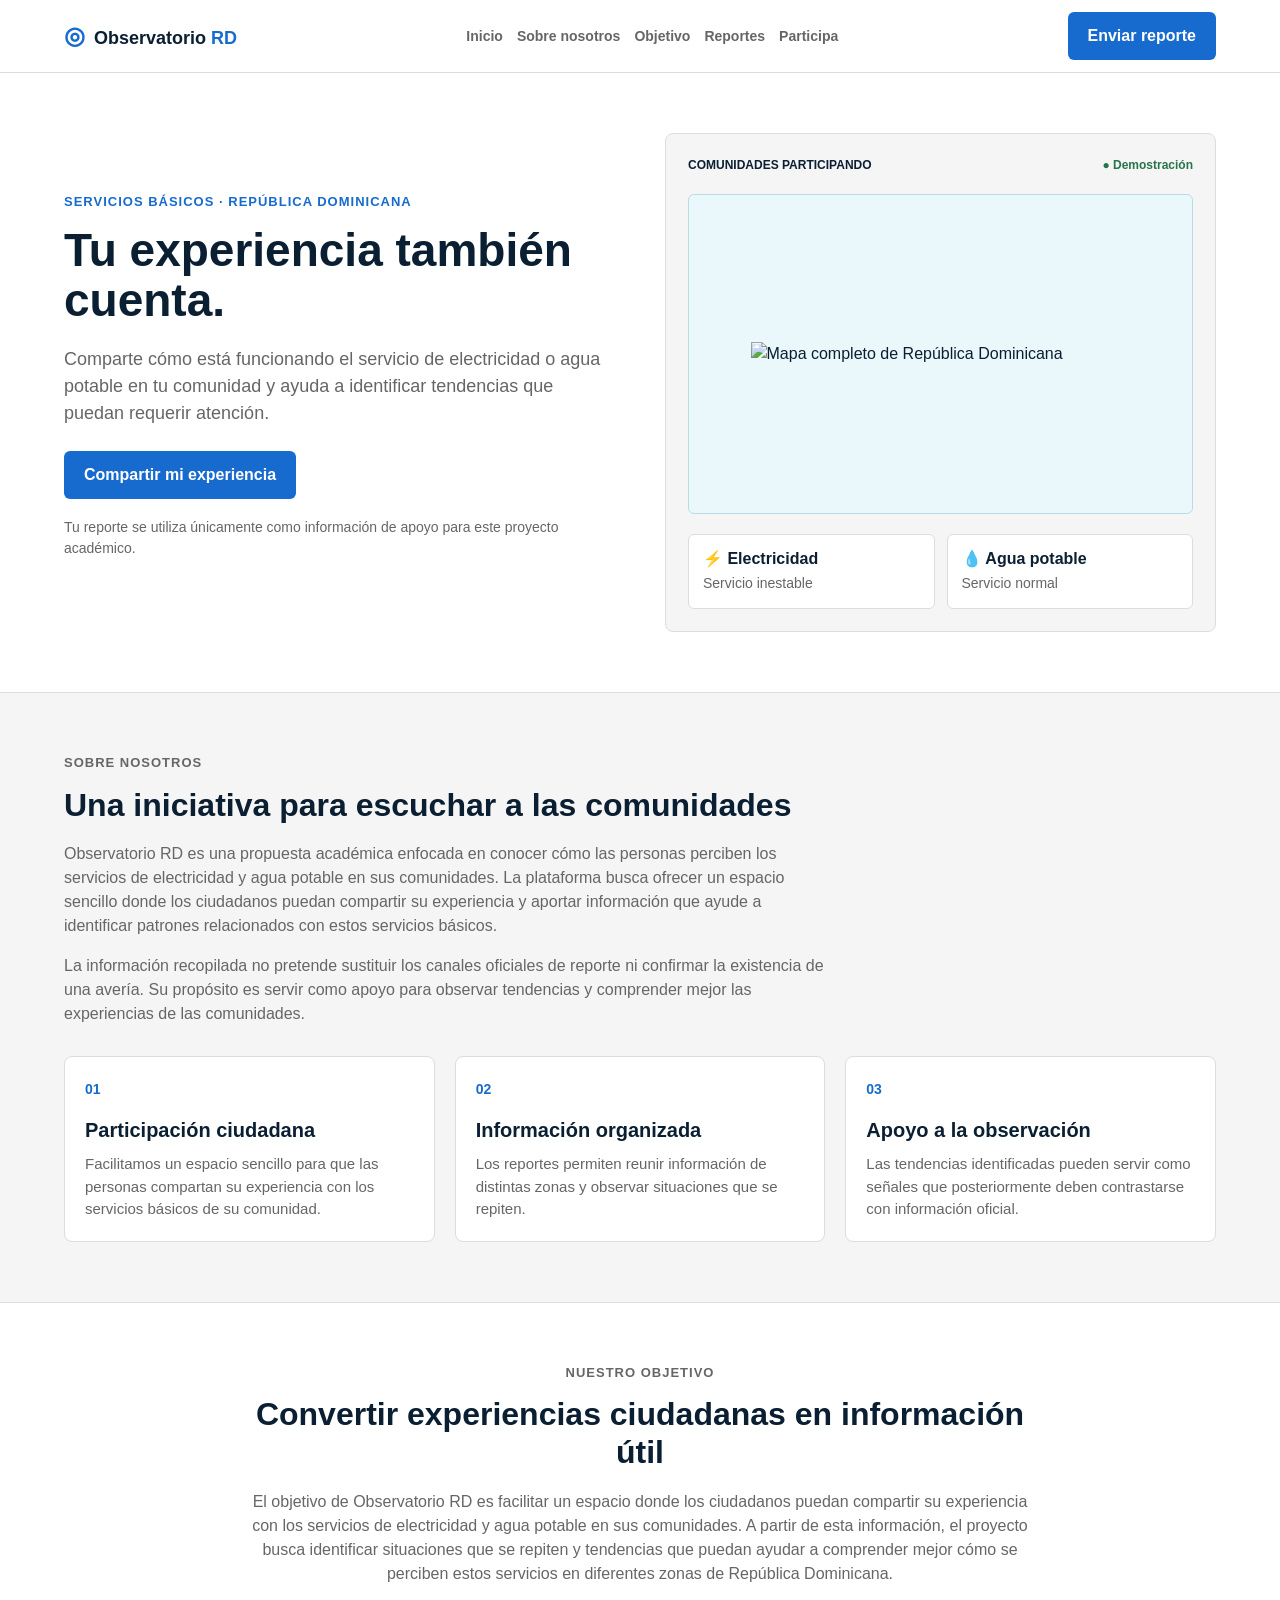
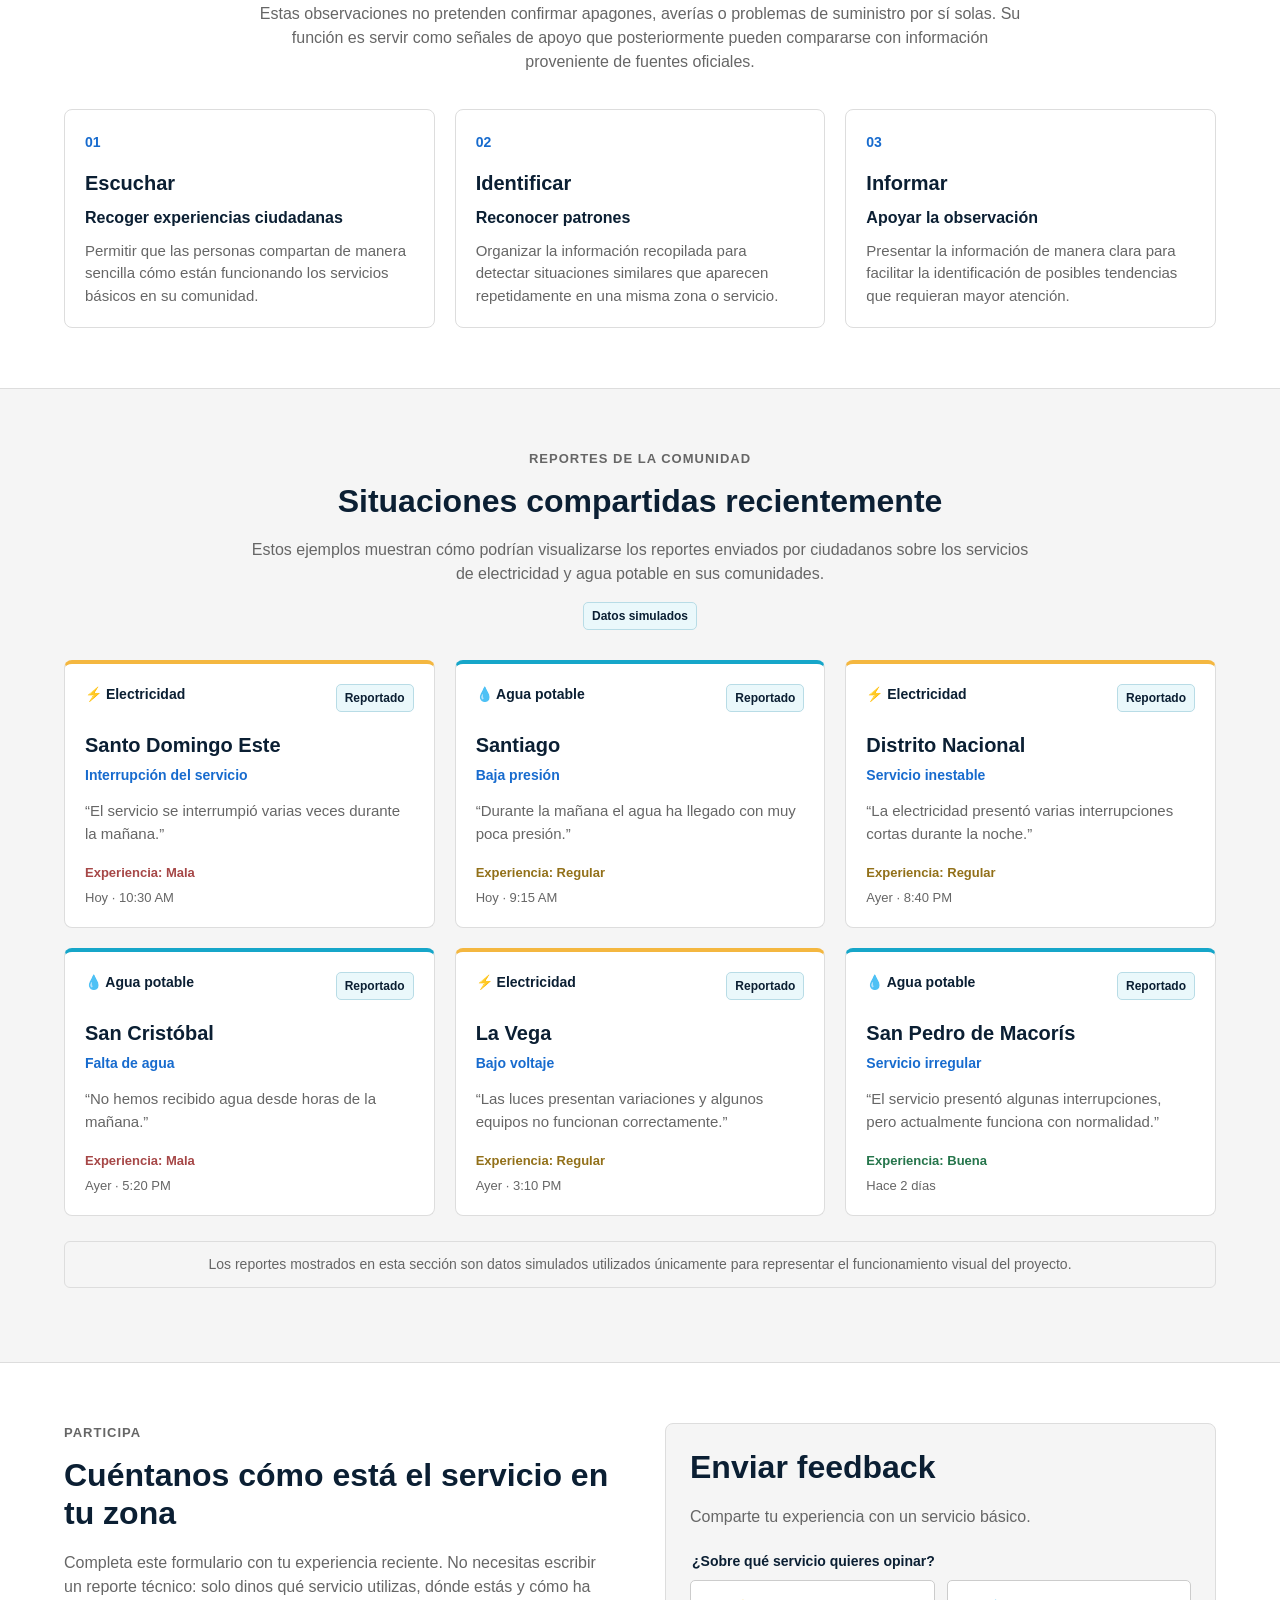
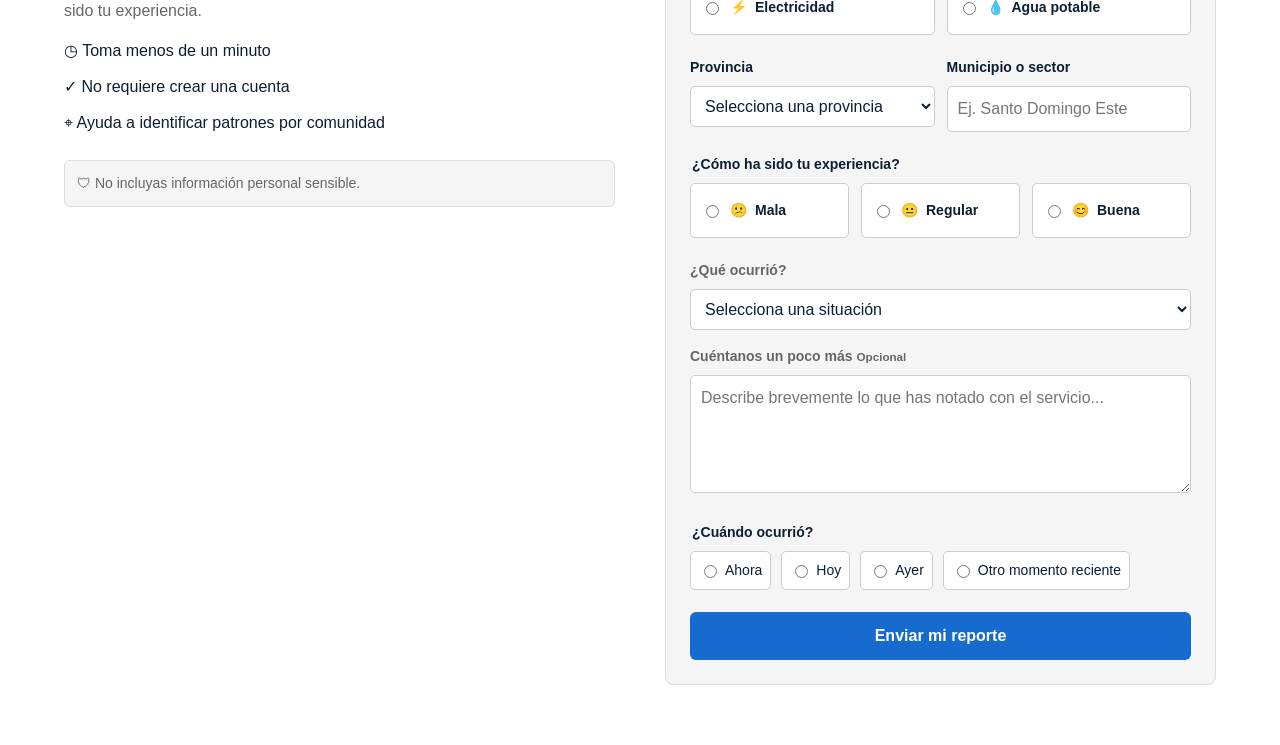
==== commit 92de0468: "feat(hero): agregar mapa local de Republica Dominicana" ====
--- a/index.html
+++ b/index.html
@@ -54,11 +54,11 @@
               <span>COMUNIDADES PARTICIPANDO</span><b>● Demostración</b>
             </div>
             <div class="map">
-              <span class="pin pin-one">●</span
-              ><span class="pin pin-two">●</span
-              ><span class="pin pin-three">●</span
-              ><span class="map-label label-one">⌂ Barrios y sectores</span
-              ><span class="map-label label-two">⌖ 32 provincias</span>
+              <img
+                class="country-map"
+                src="public/mapa-RD.png"
+                alt="Mapa completo de República Dominicana"
+              />
             </div>
             <div class="service-summary">
               <article class="energy">
--- a/styles.css
+++ b/styles.css
@@ -100,17 +100,24 @@
 .card-top b { color: #25754b; }
 
 .map {
+  display: flex;
+  align-items: center;
+  justify-content: center;
+  min-height: 320px;
   margin: 20px 0;
-  padding: 24px;
+  padding: 12px;
   border: 1px solid #b8dce6;
   border-radius: 6px;
   background: #eaf8fb;
 }
 
-.pin { margin-right: 12px; color: var(--blue); font-size: 22px; }
-.pin-two { color: var(--yellow); }
-.pin-three { color: var(--water); }
-.map-label { display: block; margin-top: 12px; color: var(--navy); font-size: 14px; }
+.country-map {
+  display: block;
+  width: 100%;
+  max-width: 380px;
+  height: auto;
+  margin: auto;
+}
 
 .service-summary { display: grid; grid-template-columns: 1fr 1fr; gap: 12px; }
 
